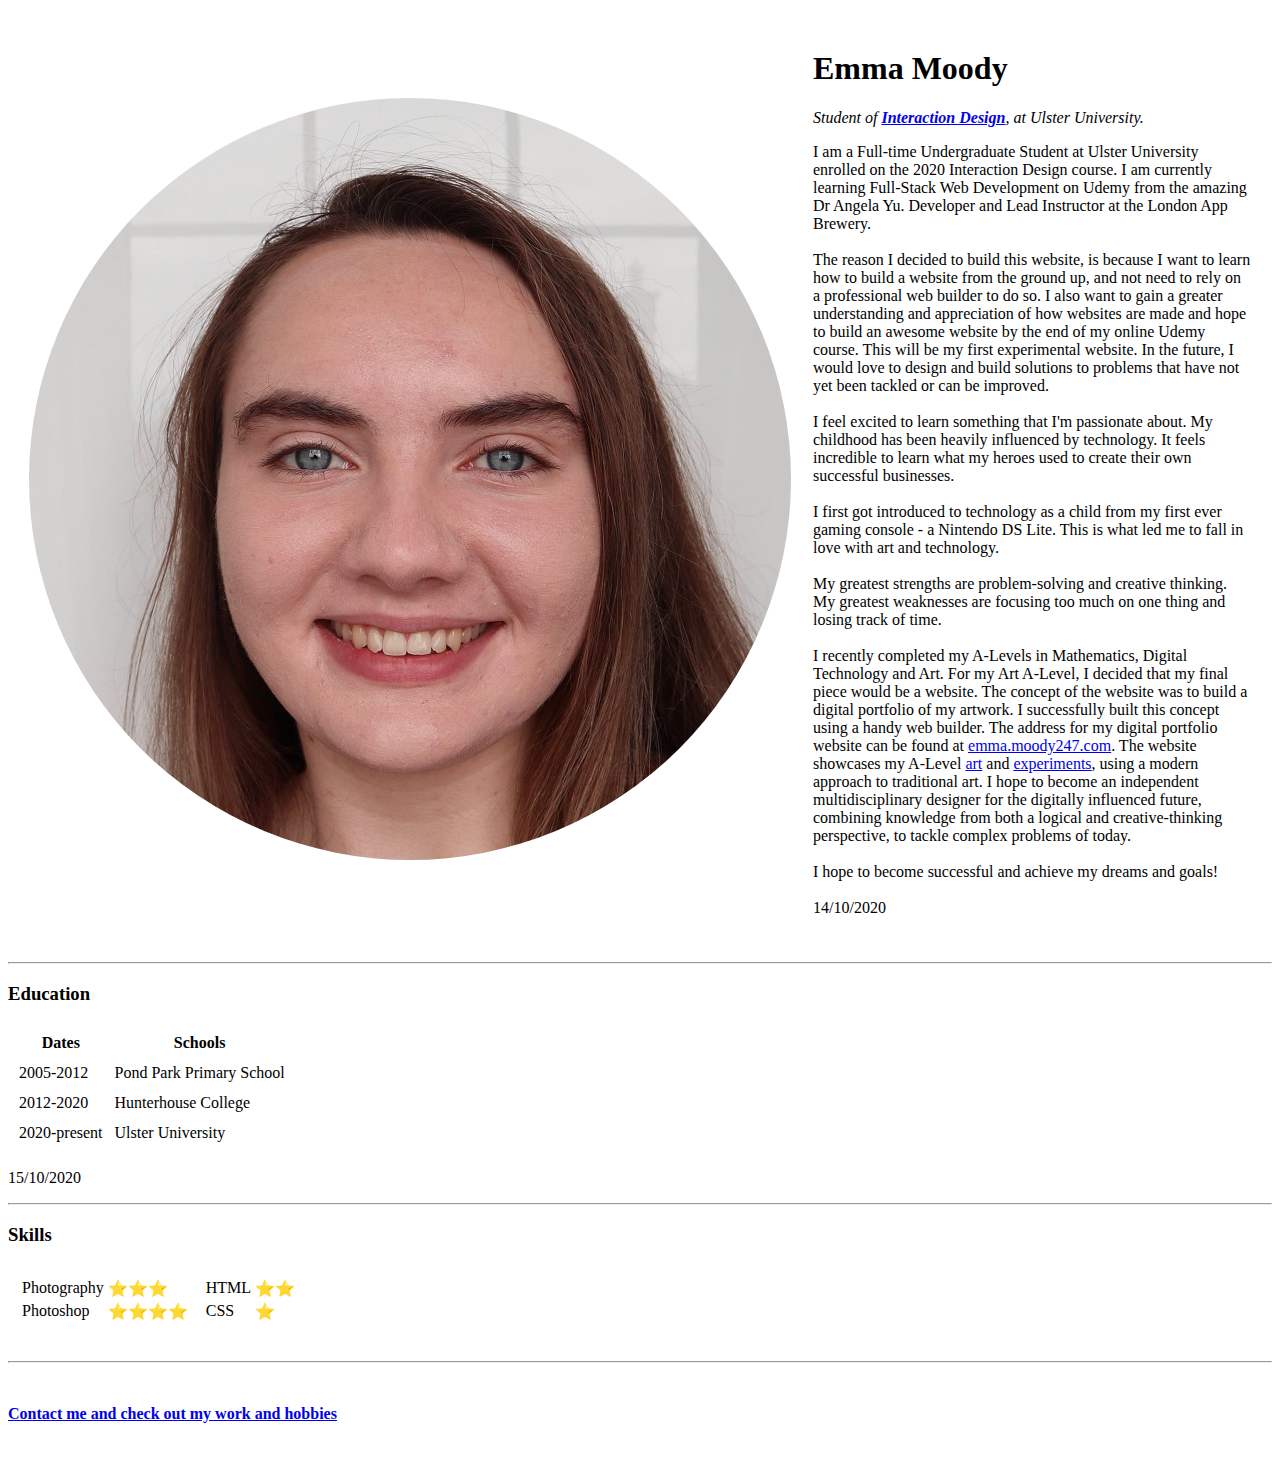
==== index.html @ 60ef576b "Added initial CV website files" ====
<!DOCTYPE html>
<html lang="en" dir="ltr">

<head>
  <meta charset="utf-8">
  <title>Emma S. Moody</title>
</head>

<body>

  <table cellspacing="20">
    <tr>

      <td><img src="images/Emma3.png" alt="Self-portrait photo of Emma Moody"></td>

      <td>

        <h1>Emma Moody</h1>

        <p>
          <em>Student of <strong><a href="https://www.ulster.ac.uk/courses/202021/interaction-design-19390" target="_blank">Interaction Design</a></strong>, at Ulster University.</em>
        </p>

        <p>
          I am a Full-time Undergraduate Student at Ulster University enrolled on the 2020 Interaction Design course.
          I am currently learning Full-Stack Web Development on Udemy from the amazing Dr Angela Yu. Developer and Lead Instructor at the London App Brewery.
          <br><br>
          The reason I decided to build this website, is because I want to learn how to build a website from the ground up, and not need to rely on a professional web builder to do so.
          I also want to gain a greater understanding and appreciation of how websites are made and hope to build an awesome website by the end of my online Udemy course. This will be my first experimental website.
          In the future, I would love to design and build solutions to problems that have not yet been tackled or can be improved.
          <br><br>
          I feel excited to learn something that I'm passionate about. My childhood has been heavily influenced by technology.
          It feels incredible to learn what my heroes used to create their own successful businesses.
          <br><br>
          I first got introduced to technology as a child from my first ever gaming console - a Nintendo DS Lite. This is what led me to fall in love with art and technology.
          <br><br>
          My greatest strengths are problem-solving and creative thinking.
          My greatest weaknesses are focusing too much on one thing and losing track of time.
          <br><br>
          I recently completed my A-Levels in Mathematics, Digital Technology and Art.
          For my Art A-Level, I decided that my final piece would be a website.
          The concept of the website was to build a digital portfolio of my artwork. I successfully built this concept using a handy web builder.
          The address for my digital portfolio website can be found at <a href="http://emma.moody247.com/" target="_blank">emma.moody247.com</a>.
          The website showcases my A-Level <a href="http://emma.moody247.com/expression" target="_blank">art</a> and <a href="http://emma.moody247.com/experiments" target="_blank">experiments</a>, using a modern approach to traditional art.
          I hope to become an independent multidisciplinary designer for the digitally influenced future,
          combining knowledge from both a logical and creative-thinking perspective, to tackle complex problems of today.
          <br><br>
          I hope to become successful and achieve my dreams and goals!
          <br><br>
          14/10/2020
        </p>

      </td>

    </tr>
  </table>

  <hr>

  <h3>Education</h3>

  <table cellspacing="10">

    <thead>

      <tr>
        <th>Dates</th>
        <th>Schools</th>
      </tr>

    </thead>

    <tbody>

      <tr>
        <td>2005-2012</td>
        <td>Pond Park Primary School</td>
      </tr>

      <tr>
        <td>2012-2020</td>
        <td>Hunterhouse College</td>
      </tr>

      <tr>
        <td>2020-present</td>
        <td>Ulster University</td>
      </tr>

    </tbody>

  </table>

  <p>
    15/10/2020
  </p>

  <hr>

  <h3>Skills</h3>

  <table cellspacing="10">

    <tr>

      <td>
        <table>

          <tr>
            <td>Photography</td>
            <td>⭐⭐⭐</td>
          </tr>

          <tr>
            <td>Photoshop</td>
            <td>⭐⭐⭐⭐</td>
          </tr>

        </table>
      </td>

      <td>
        <table>

          <tr>
            <td>HTML</td>
            <td>⭐⭐</td>
          </tr>

          <tr>
            <td>CSS</td>
            <td>⭐</td>
          </tr>

        </table>
      </td>

    </tr>

  </table>

  <br>

  <hr>

  <br>

  <p><strong><a href="contactme.html">Contact me and check out my work and hobbies</a></strong></p>

  <br><br>

</body>

</html>
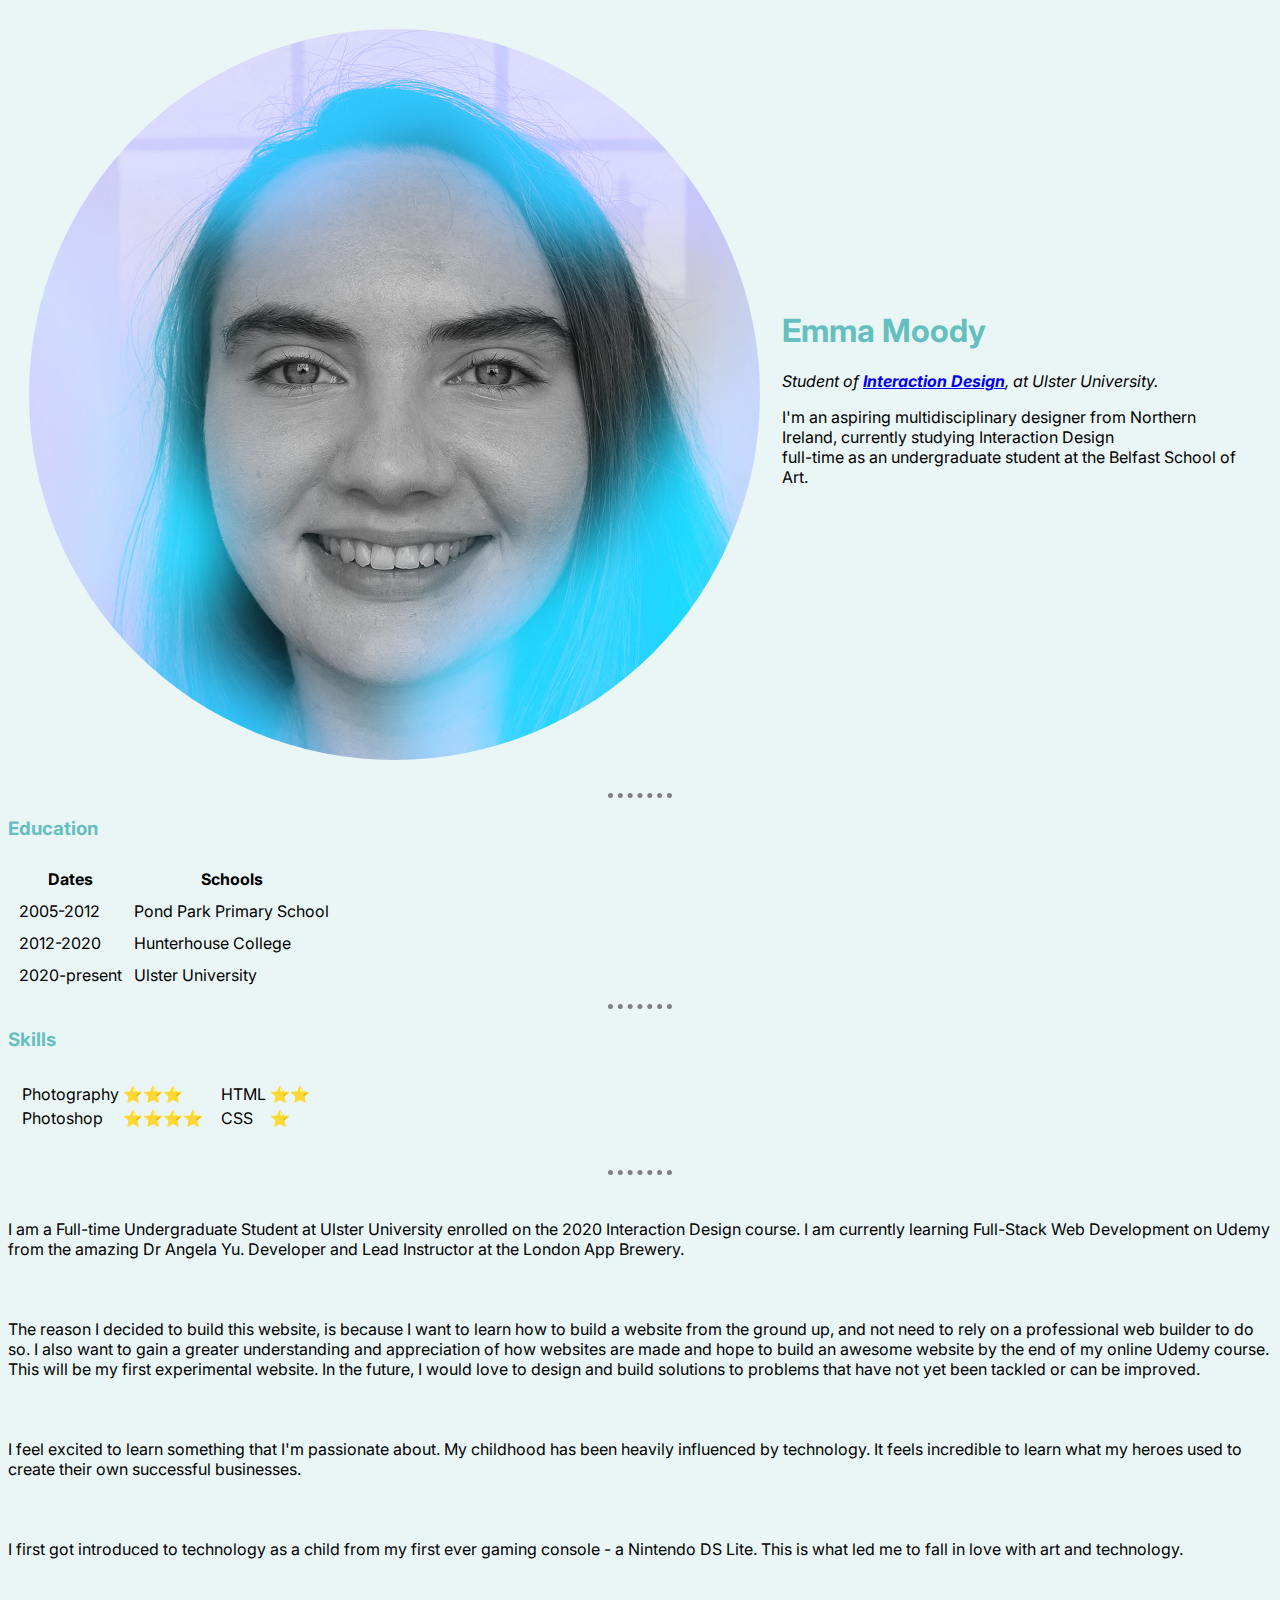
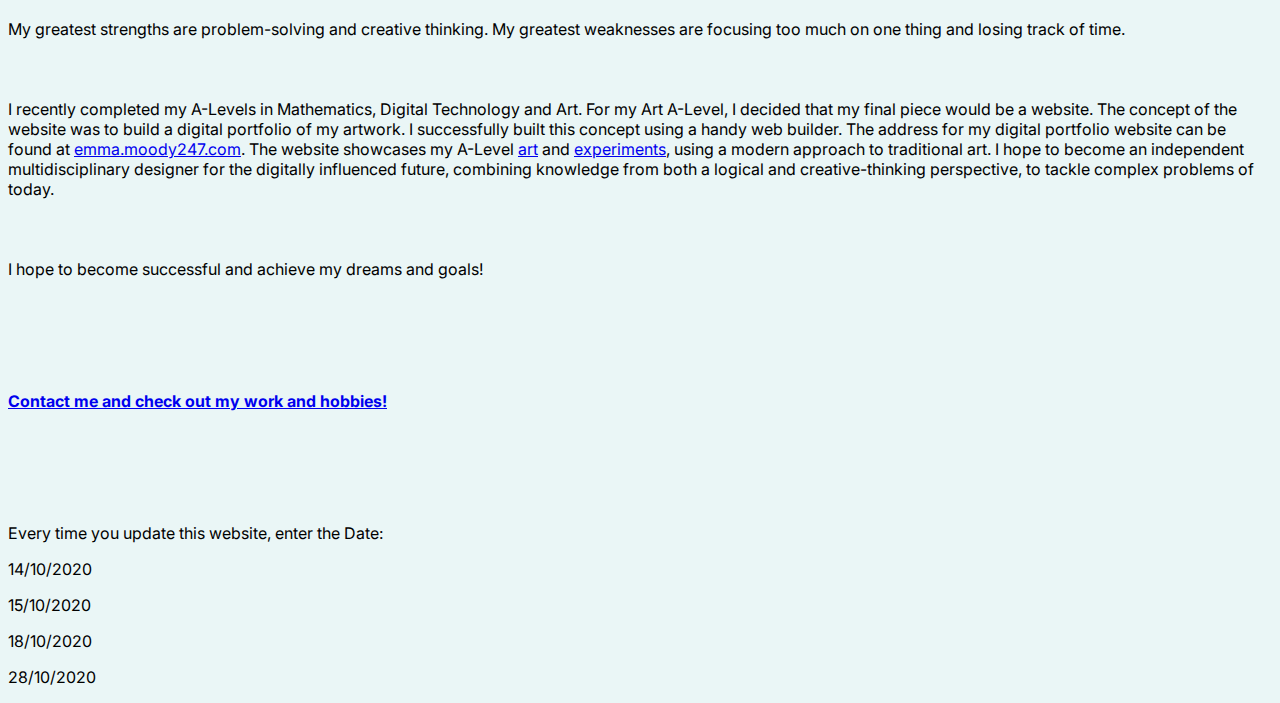
==== commit 7b26351c: "Updated Website" ====
--- a/index.html
+++ b/index.html
@@ -4,6 +4,10 @@
 <head>
   <meta charset="utf-8">
   <title>Emma S. Moody</title>
+
+  <link href="https://fonts.googleapis.com/css2?family=Inter&display=swap" rel="stylesheet">
+  <link rel="stylesheet" href="css/styles.css">
+
 </head>
 
 <body>
@@ -11,7 +15,7 @@
   <table cellspacing="20">
     <tr>
 
-      <td><img src="images/Emma3.png" alt="Self-portrait photo of Emma Moody"></td>
+      <td><img src="images/11.png" alt="Emma profile picture"></td>
 
       <td>
 
@@ -22,32 +26,8 @@
         </p>
 
         <p>
-          I am a Full-time Undergraduate Student at Ulster University enrolled on the 2020 Interaction Design course.
-          I am currently learning Full-Stack Web Development on Udemy from the amazing Dr Angela Yu. Developer and Lead Instructor at the London App Brewery.
-          <br><br>
-          The reason I decided to build this website, is because I want to learn how to build a website from the ground up, and not need to rely on a professional web builder to do so.
-          I also want to gain a greater understanding and appreciation of how websites are made and hope to build an awesome website by the end of my online Udemy course. This will be my first experimental website.
-          In the future, I would love to design and build solutions to problems that have not yet been tackled or can be improved.
-          <br><br>
-          I feel excited to learn something that I'm passionate about. My childhood has been heavily influenced by technology.
-          It feels incredible to learn what my heroes used to create their own successful businesses.
-          <br><br>
-          I first got introduced to technology as a child from my first ever gaming console - a Nintendo DS Lite. This is what led me to fall in love with art and technology.
-          <br><br>
-          My greatest strengths are problem-solving and creative thinking.
-          My greatest weaknesses are focusing too much on one thing and losing track of time.
-          <br><br>
-          I recently completed my A-Levels in Mathematics, Digital Technology and Art.
-          For my Art A-Level, I decided that my final piece would be a website.
-          The concept of the website was to build a digital portfolio of my artwork. I successfully built this concept using a handy web builder.
-          The address for my digital portfolio website can be found at <a href="http://emma.moody247.com/" target="_blank">emma.moody247.com</a>.
-          The website showcases my A-Level <a href="http://emma.moody247.com/expression" target="_blank">art</a> and <a href="http://emma.moody247.com/experiments" target="_blank">experiments</a>, using a modern approach to traditional art.
-          I hope to become an independent multidisciplinary designer for the digitally influenced future,
-          combining knowledge from both a logical and creative-thinking perspective, to tackle complex problems of today.
-          <br><br>
-          I hope to become successful and achieve my dreams and goals!
-          <br><br>
-          14/10/2020
+          I'm an aspiring multidisciplinary designer from Northern Ireland,
+          currently studying Interaction Design <br>full-time as an undergraduate student at the Belfast School of Art.
         </p>
 
       </td>
@@ -90,10 +70,6 @@
     </tbody>
 
   </table>
-
-  <p>
-    15/10/2020
-  </p>
 
   <hr>
 
@@ -145,9 +121,45 @@
 
   <br>
 
-  <p><strong><a href="contactme.html">Contact me and check out my work and hobbies</a></strong></p>
+  <p>
+    I am a Full-time Undergraduate Student at Ulster University enrolled on the 2020 Interaction Design course.
+    I am currently learning Full-Stack Web Development on Udemy from the amazing Dr Angela Yu. Developer and Lead Instructor at the London App Brewery.
+    <br><br><br><br>
+    The reason I decided to build this website, is because I want to learn how to build a website from the ground up, and not need to rely on a professional web builder to do so.
+    I also want to gain a greater understanding and appreciation of how websites are made and hope to build an awesome website by the end of my online Udemy course. This will be my first experimental website.
+    In the future, I would love to design and build solutions to problems that have not yet been tackled or can be improved.
+    <br><br><br><br>
+    I feel excited to learn something that I'm passionate about. My childhood has been heavily influenced by technology.
+    It feels incredible to learn what my heroes used to create their own successful businesses.
+    <br><br><br><br>
+    I first got introduced to technology as a child from my first ever gaming console - a Nintendo DS Lite. This is what led me to fall in love with art and technology.
+    <br><br><br><br>
+    My greatest strengths are problem-solving and creative thinking.
+    My greatest weaknesses are focusing too much on one thing and losing track of time.
+    <br><br><br><br>
+    I recently completed my A-Levels in Mathematics, Digital Technology and Art.
+    For my Art A-Level, I decided that my final piece would be a website.
+    The concept of the website was to build a digital portfolio of my artwork. I successfully built this concept using a handy web builder.
+    The address for my digital portfolio website can be found at <a href="http://emma.moody247.com/" target="_blank">emma.moody247.com</a>.
+    The website showcases my A-Level <a href="http://emma.moody247.com/expression" target="_blank">art</a> and <a href="http://emma.moody247.com/experiments" target="_blank">experiments</a>, using a modern approach to traditional art.
+    I hope to become an independent multidisciplinary designer for the digitally influenced future,
+    combining knowledge from both a logical and creative-thinking perspective, to tackle complex problems of today.
+    <br><br><br><br>
+    I hope to become successful and achieve my dreams and goals!
+    <br><br><br><br>
+  </p>
 
-  <br><br>
+  <br>
+
+  <p><strong><a href="contactme.html">Contact me and check out my work and hobbies!</a></strong></p>
+
+  <br><br><br><br>
+
+  <p>Every time you update this website, enter the Date:</p>
+  <p>14/10/2020</p>
+  <p>15/10/2020</p>
+  <p>18/10/2020</p>
+  <p>28/10/2020</p>
 
 </body>
 
--- a/css/styles.css
+++ b/css/styles.css
@@ -0,0 +1,24 @@
+body {
+  background-color: #eaf6f6;
+  font-family: 'Inter', sans-serif;
+}
+
+hr {
+  border-style: none;
+  border-top-style: dotted;
+  border-color: grey;
+  border-width: 5px;
+  width: 5%;
+}
+
+img {
+  height: 40%;
+}
+
+h1 {
+  color: #66bfbf;
+}
+
+h3 {
+  color: #66bfbf;
+}
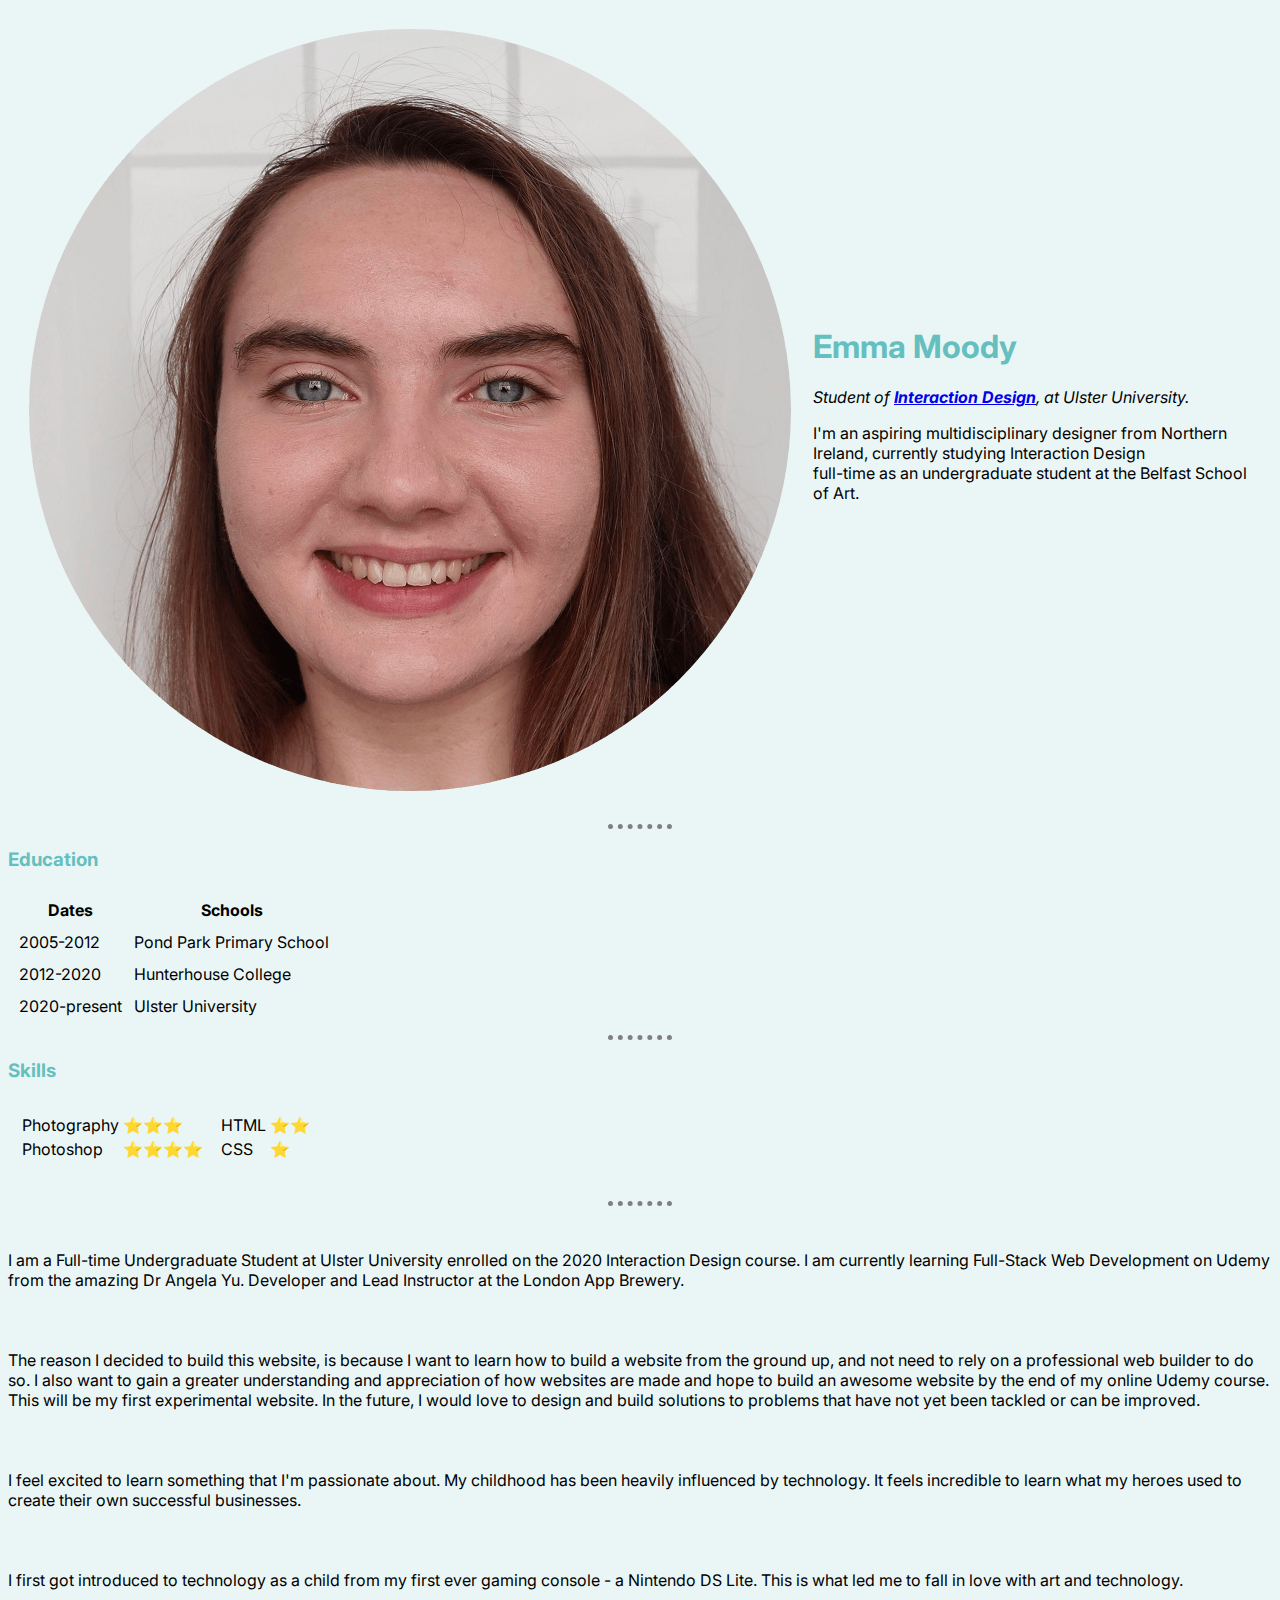
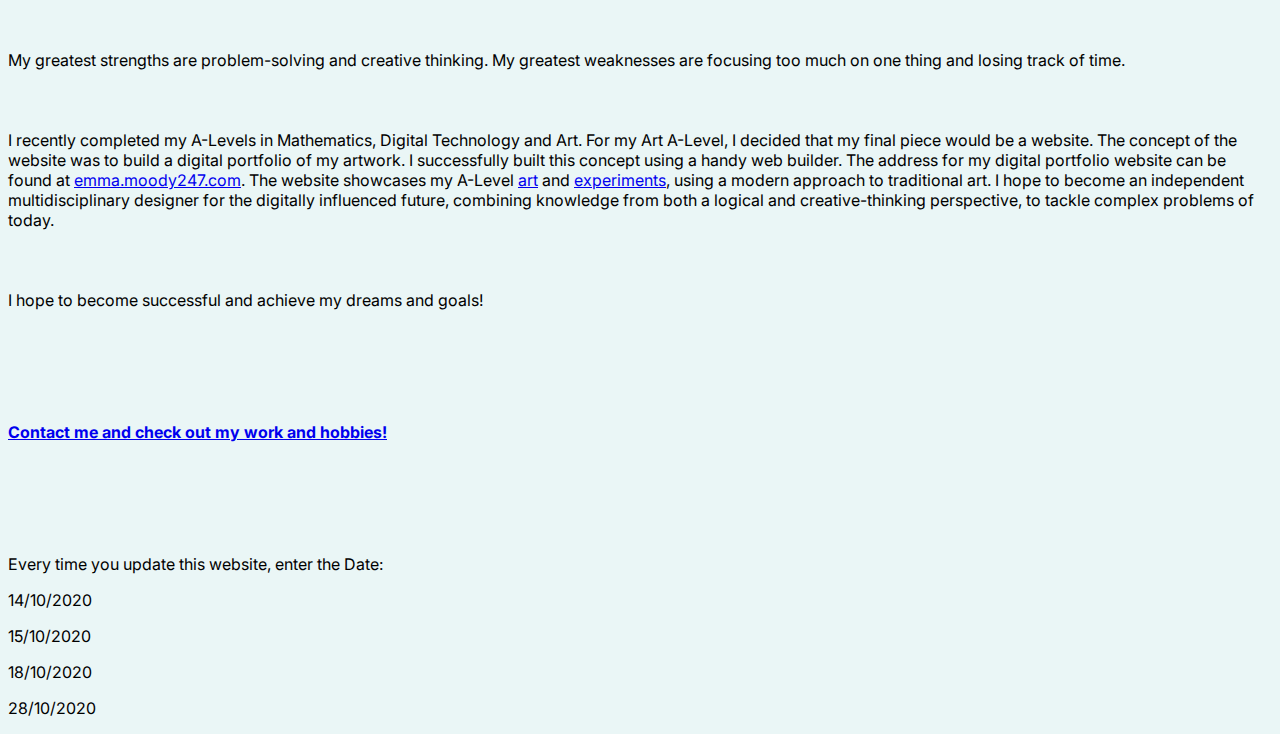
==== commit 776081dd: "Updated" ====
--- a/index.html
+++ b/index.html
@@ -3,10 +3,11 @@
 
 <head>
   <meta charset="utf-8">
-  <title>Emma S. Moody</title>
+  <title>Emma Moody</title>
 
   <link href="https://fonts.googleapis.com/css2?family=Inter&display=swap" rel="stylesheet">
   <link rel="stylesheet" href="css/styles.css">
+  <link rel="icon" href="favicon.ico">
 
 </head>
 
@@ -15,7 +16,7 @@
   <table cellspacing="20">
     <tr>
 
-      <td><img src="images/11.png" alt="Emma profile picture"></td>
+      <td><img src="images/1.png" alt="Emma profile picture"></td>
 
       <td>
 
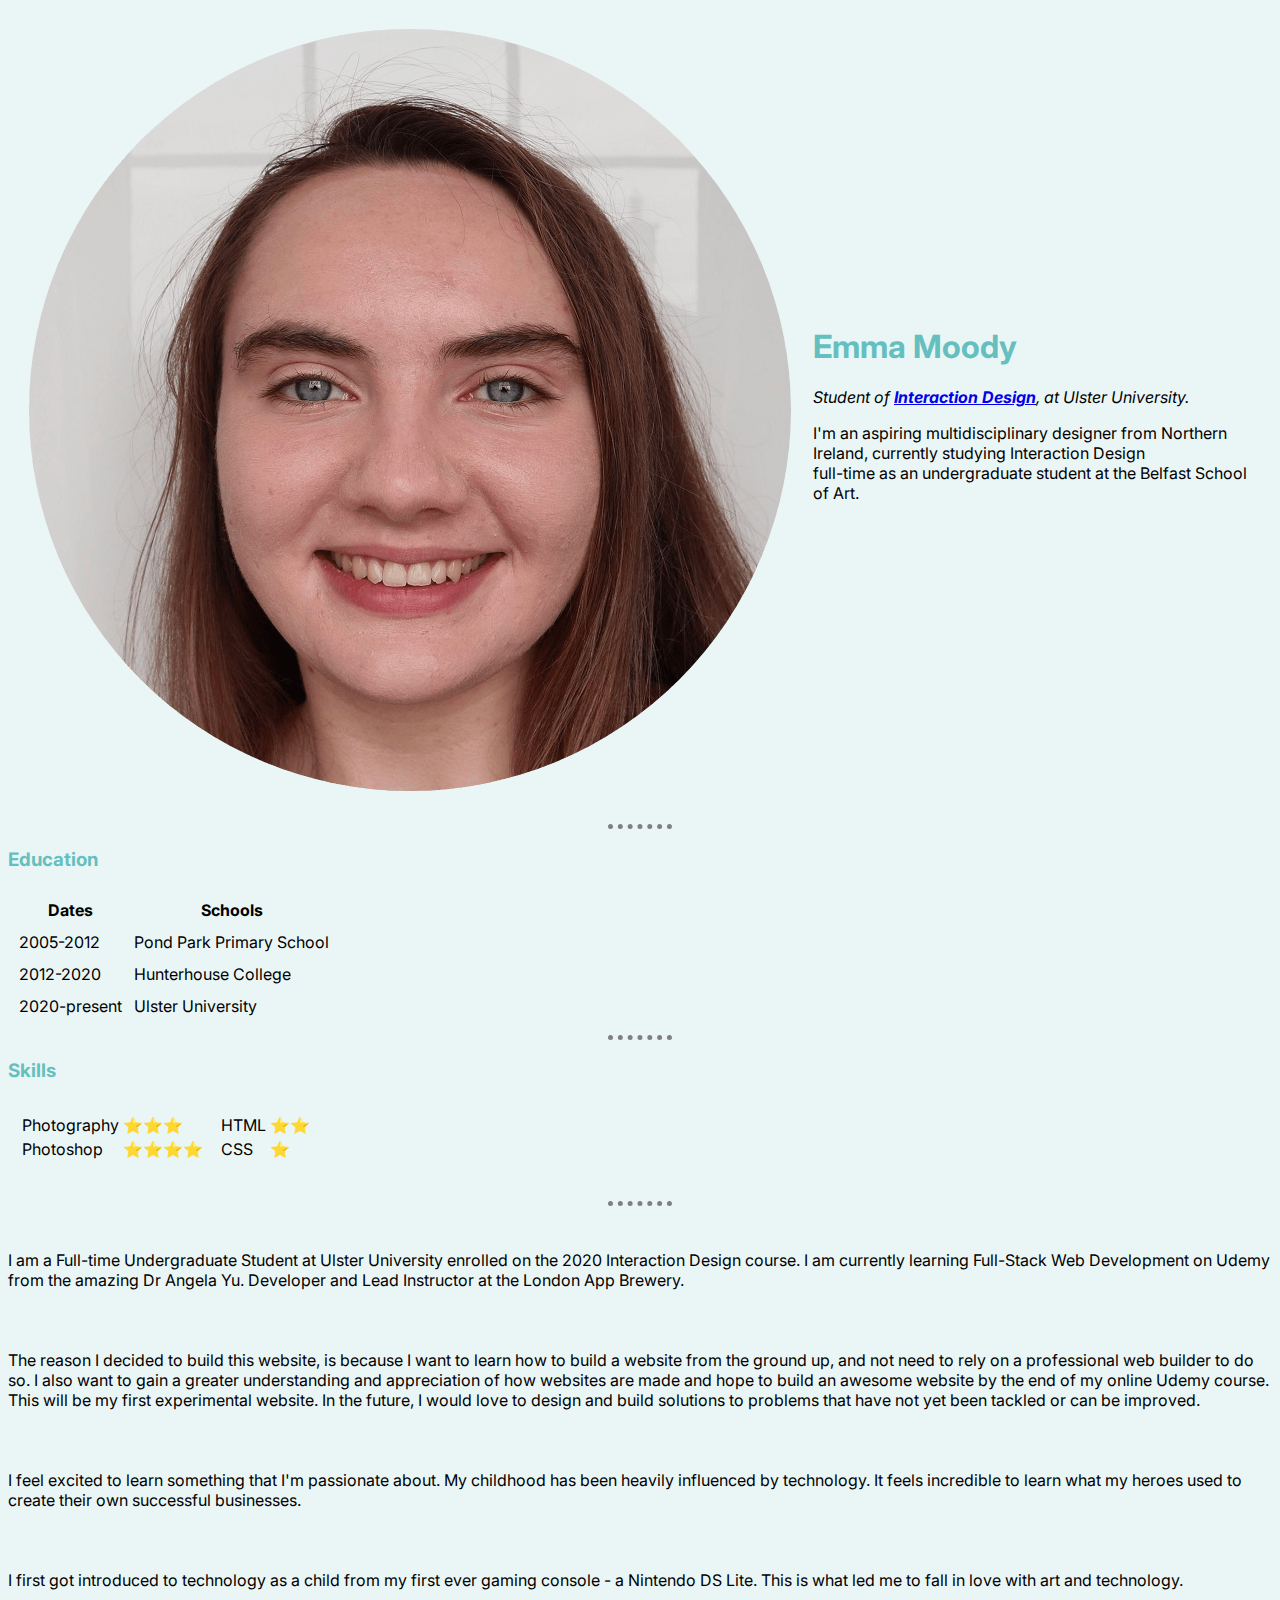
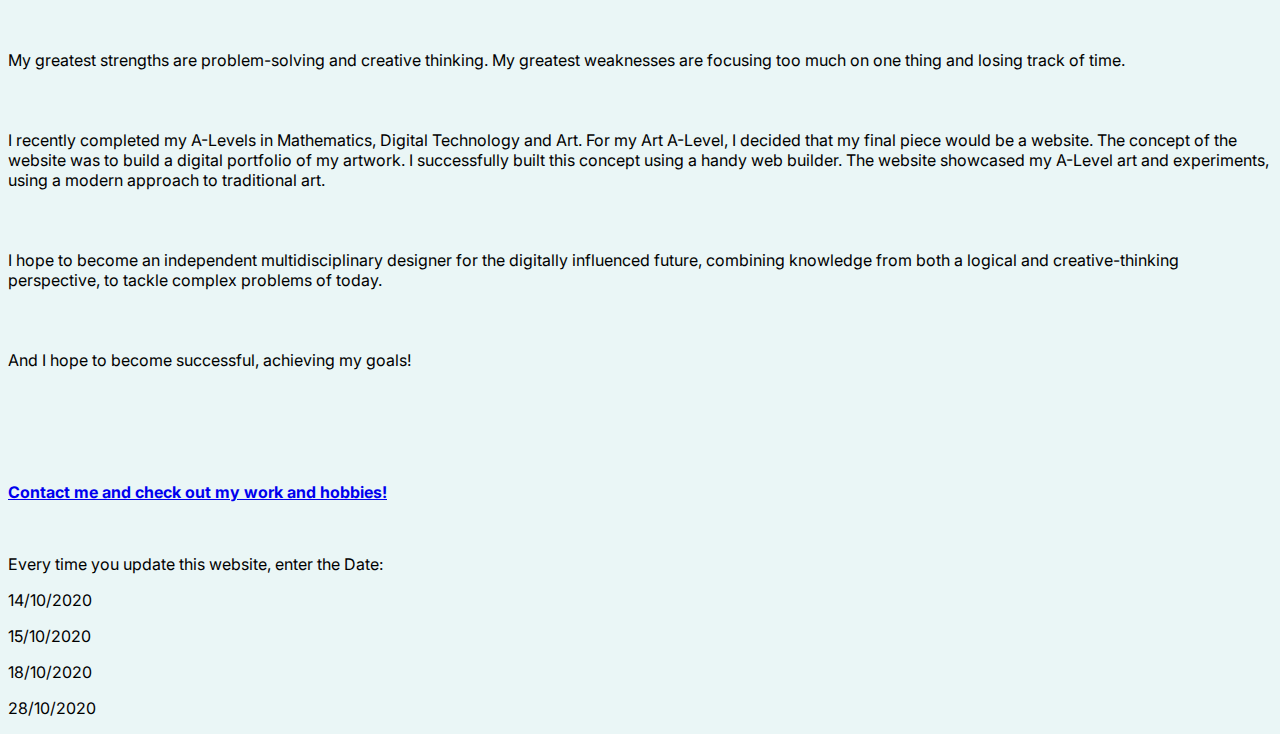
==== commit 547964ee: "Updated links" ====
--- a/index.html
+++ b/index.html
@@ -13,6 +13,8 @@
 
 <body>
 
+
+
   <table cellspacing="20">
     <tr>
 
@@ -23,7 +25,7 @@
         <h1>Emma Moody</h1>
 
         <p>
-          <em>Student of <strong><a href="https://www.ulster.ac.uk/courses/202021/interaction-design-19390" target="_blank">Interaction Design</a></strong>, at Ulster University.</em>
+          <em>Student of <strong><a href="https://www.ulster.ac.uk/courses/202223/interaction-design-25241" target="_blank">Interaction Design</a></strong>, at Ulster University.</em>
         </p>
 
         <p>
@@ -35,6 +37,7 @@
 
     </tr>
   </table>
+
 
   <hr>
 
@@ -122,39 +125,40 @@
 
   <br>
 
-  <p>
-    I am a Full-time Undergraduate Student at Ulster University enrolled on the 2020 Interaction Design course.
-    I am currently learning Full-Stack Web Development on Udemy from the amazing Dr Angela Yu. Developer and Lead Instructor at the London App Brewery.
-    <br><br><br><br>
-    The reason I decided to build this website, is because I want to learn how to build a website from the ground up, and not need to rely on a professional web builder to do so.
-    I also want to gain a greater understanding and appreciation of how websites are made and hope to build an awesome website by the end of my online Udemy course. This will be my first experimental website.
-    In the future, I would love to design and build solutions to problems that have not yet been tackled or can be improved.
-    <br><br><br><br>
-    I feel excited to learn something that I'm passionate about. My childhood has been heavily influenced by technology.
-    It feels incredible to learn what my heroes used to create their own successful businesses.
-    <br><br><br><br>
-    I first got introduced to technology as a child from my first ever gaming console - a Nintendo DS Lite. This is what led me to fall in love with art and technology.
-    <br><br><br><br>
-    My greatest strengths are problem-solving and creative thinking.
-    My greatest weaknesses are focusing too much on one thing and losing track of time.
-    <br><br><br><br>
-    I recently completed my A-Levels in Mathematics, Digital Technology and Art.
-    For my Art A-Level, I decided that my final piece would be a website.
-    The concept of the website was to build a digital portfolio of my artwork. I successfully built this concept using a handy web builder.
-    The address for my digital portfolio website can be found at <a href="http://emma.moody247.com/" target="_blank">emma.moody247.com</a>.
-    The website showcases my A-Level <a href="http://emma.moody247.com/expression" target="_blank">art</a> and <a href="http://emma.moody247.com/experiments" target="_blank">experiments</a>, using a modern approach to traditional art.
-    I hope to become an independent multidisciplinary designer for the digitally influenced future,
-    combining knowledge from both a logical and creative-thinking perspective, to tackle complex problems of today.
-    <br><br><br><br>
-    I hope to become successful and achieve my dreams and goals!
-    <br><br><br><br>
-  </p>
+    <p>
+      I am a Full-time Undergraduate Student at Ulster University enrolled on the 2020 Interaction Design course.
+      I am currently learning Full-Stack Web Development on Udemy from the amazing Dr Angela Yu. Developer and Lead Instructor at the London App Brewery.
+      <br><br><br><br>
+      The reason I decided to build this website, is because I want to learn how to build a website from the ground up, and not need to rely on a professional web builder to do so.
+      I also want to gain a greater understanding and appreciation of how websites are made and hope to build an awesome website by the end of my online Udemy course. This will be my first experimental website.
+      In the future, I would love to design and build solutions to problems that have not yet been tackled or can be improved.
+      <br><br><br><br>
+      I feel excited to learn something that I'm passionate about. My childhood has been heavily influenced by technology.
+      It feels incredible to learn what my heroes used to create their own successful businesses.
+      <br><br><br><br>
+      I first got introduced to technology as a child from my first ever gaming console - a Nintendo DS Lite. This is what led me to fall in love with art and technology.
+      <br><br><br><br>
+      My greatest strengths are problem-solving and creative thinking.
+      My greatest weaknesses are focusing too much on one thing and losing track of time.
+      <br><br><br><br>
+      I recently completed my A-Levels in Mathematics, Digital Technology and Art.
+      For my Art A-Level, I decided that my final piece would be a website.
+      The concept of the website was to build a digital portfolio of my artwork. I successfully built this concept using a handy web builder.
+      The website showcased my A-Level art and experiments, using a modern approach to traditional art.
+      <br><br><br><br>
+      I hope to become an independent multidisciplinary designer for the digitally influenced future,
+      combining knowledge from both a logical and creative-thinking perspective, to tackle complex problems of today.
+      <br><br><br><br>
+      And I hope to become successful, achieving my goals!
+      <br><br><br><br>
+    </p>
+
 
   <br>
 
   <p><strong><a href="contactme.html">Contact me and check out my work and hobbies!</a></strong></p>
 
-  <br><br><br><br>
+  <br>
 
   <p>Every time you update this website, enter the Date:</p>
   <p>14/10/2020</p>
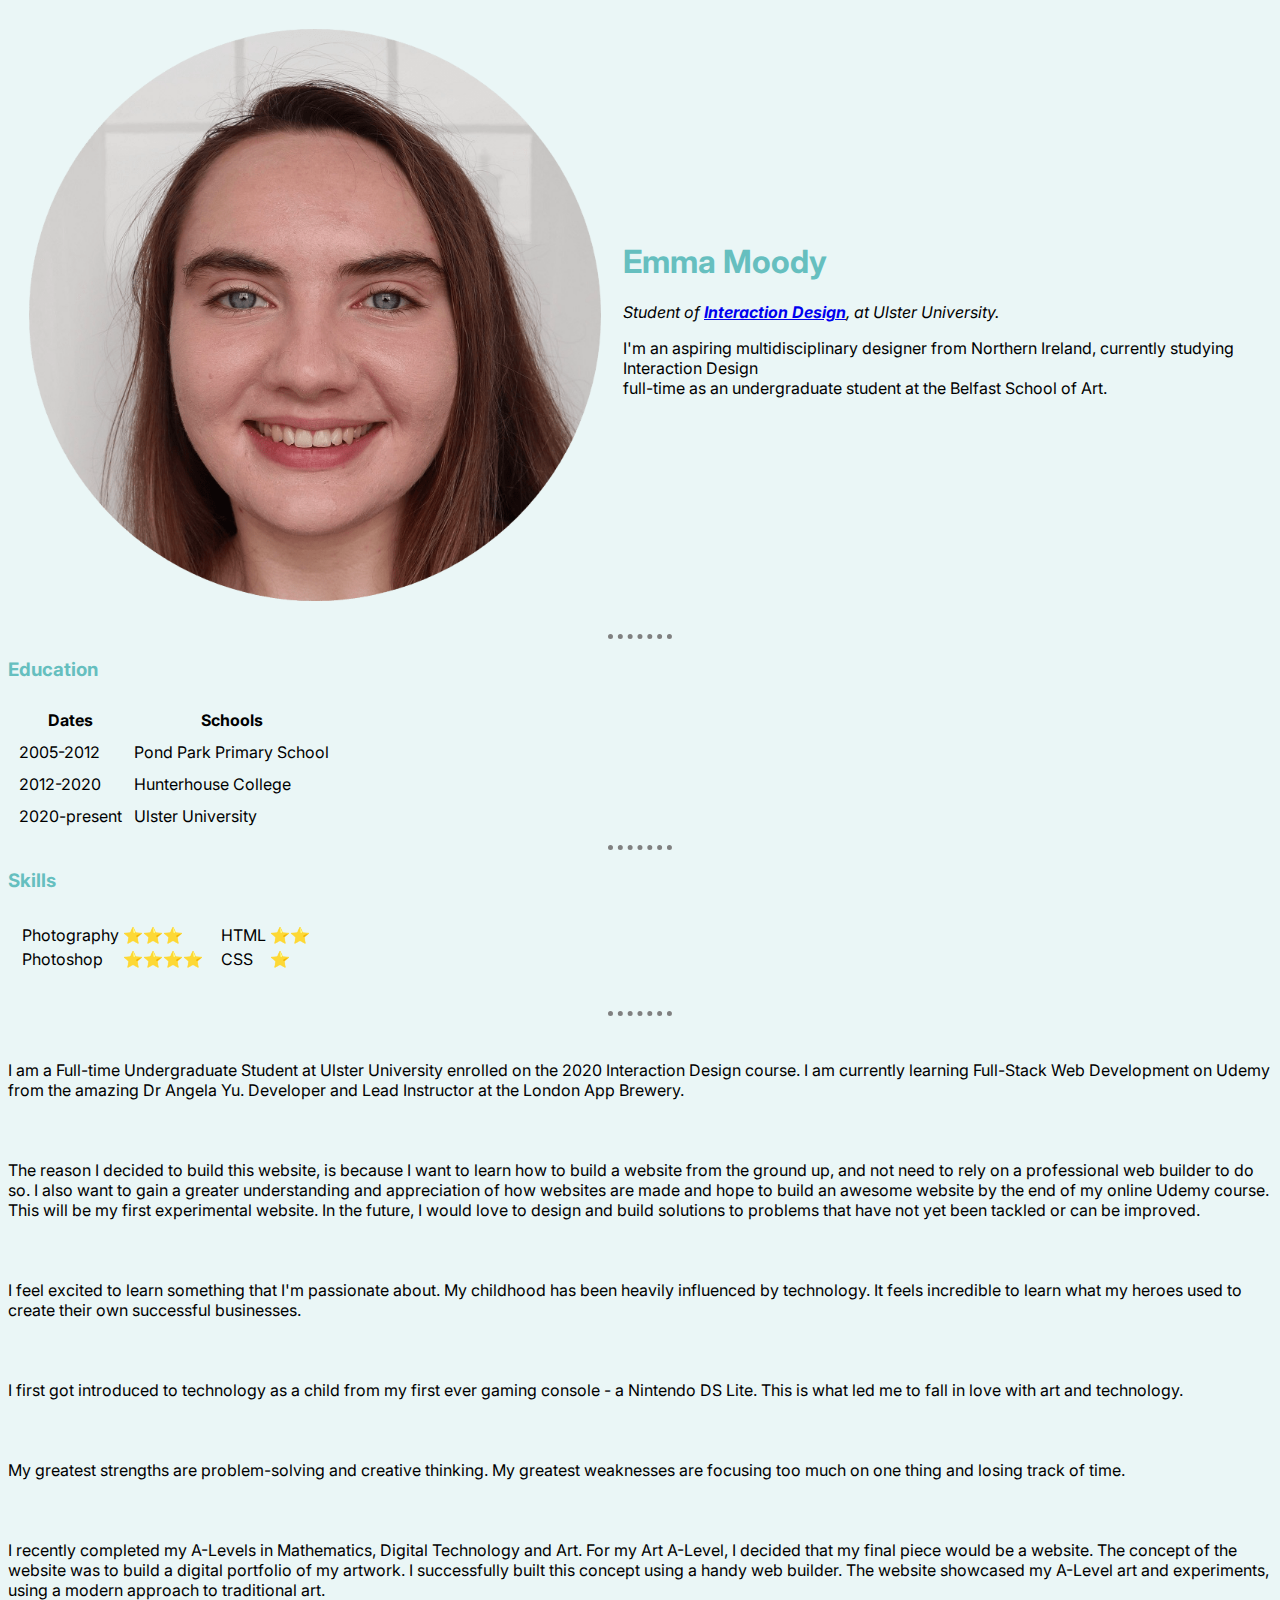
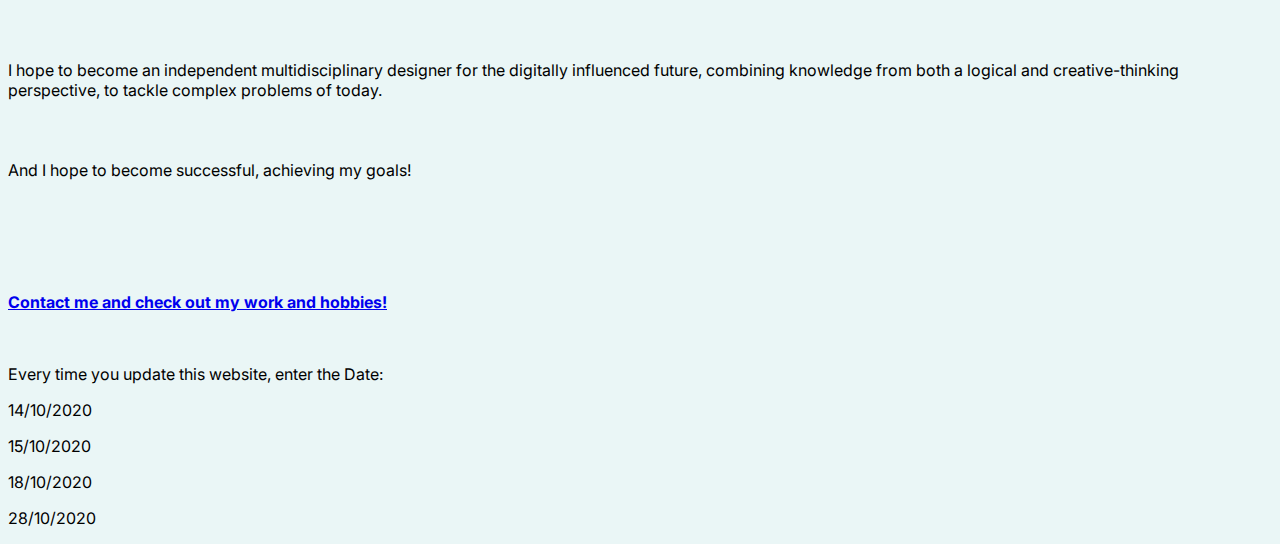
==== commit e94ee9f7: "Profile image size reduced" ====
--- a/index.html
+++ b/index.html
@@ -7,7 +7,7 @@
 
   <link href="https://fonts.googleapis.com/css2?family=Inter&display=swap" rel="stylesheet">
   <link rel="stylesheet" href="css/styles.css">
-  <link rel="icon" href="favicon.ico">
+  <link rel="icon" href="favicon.png">
 
 </head>
 
@@ -30,7 +30,7 @@
 
         <p>
           I'm an aspiring multidisciplinary designer from Northern Ireland,
-          currently studying Interaction Design <br>full-time as an undergraduate student at the Belfast School of Art.
+          currently studying Interaction Design <br> full-time as an undergraduate student at the Belfast School of Art.
         </p>
 
       </td>
--- a/css/styles.css
+++ b/css/styles.css
@@ -12,7 +12,8 @@
 }
 
 img {
-  height: 40%;
+  height: 572px;
+  width: 572px;
 }
 
 h1 {
